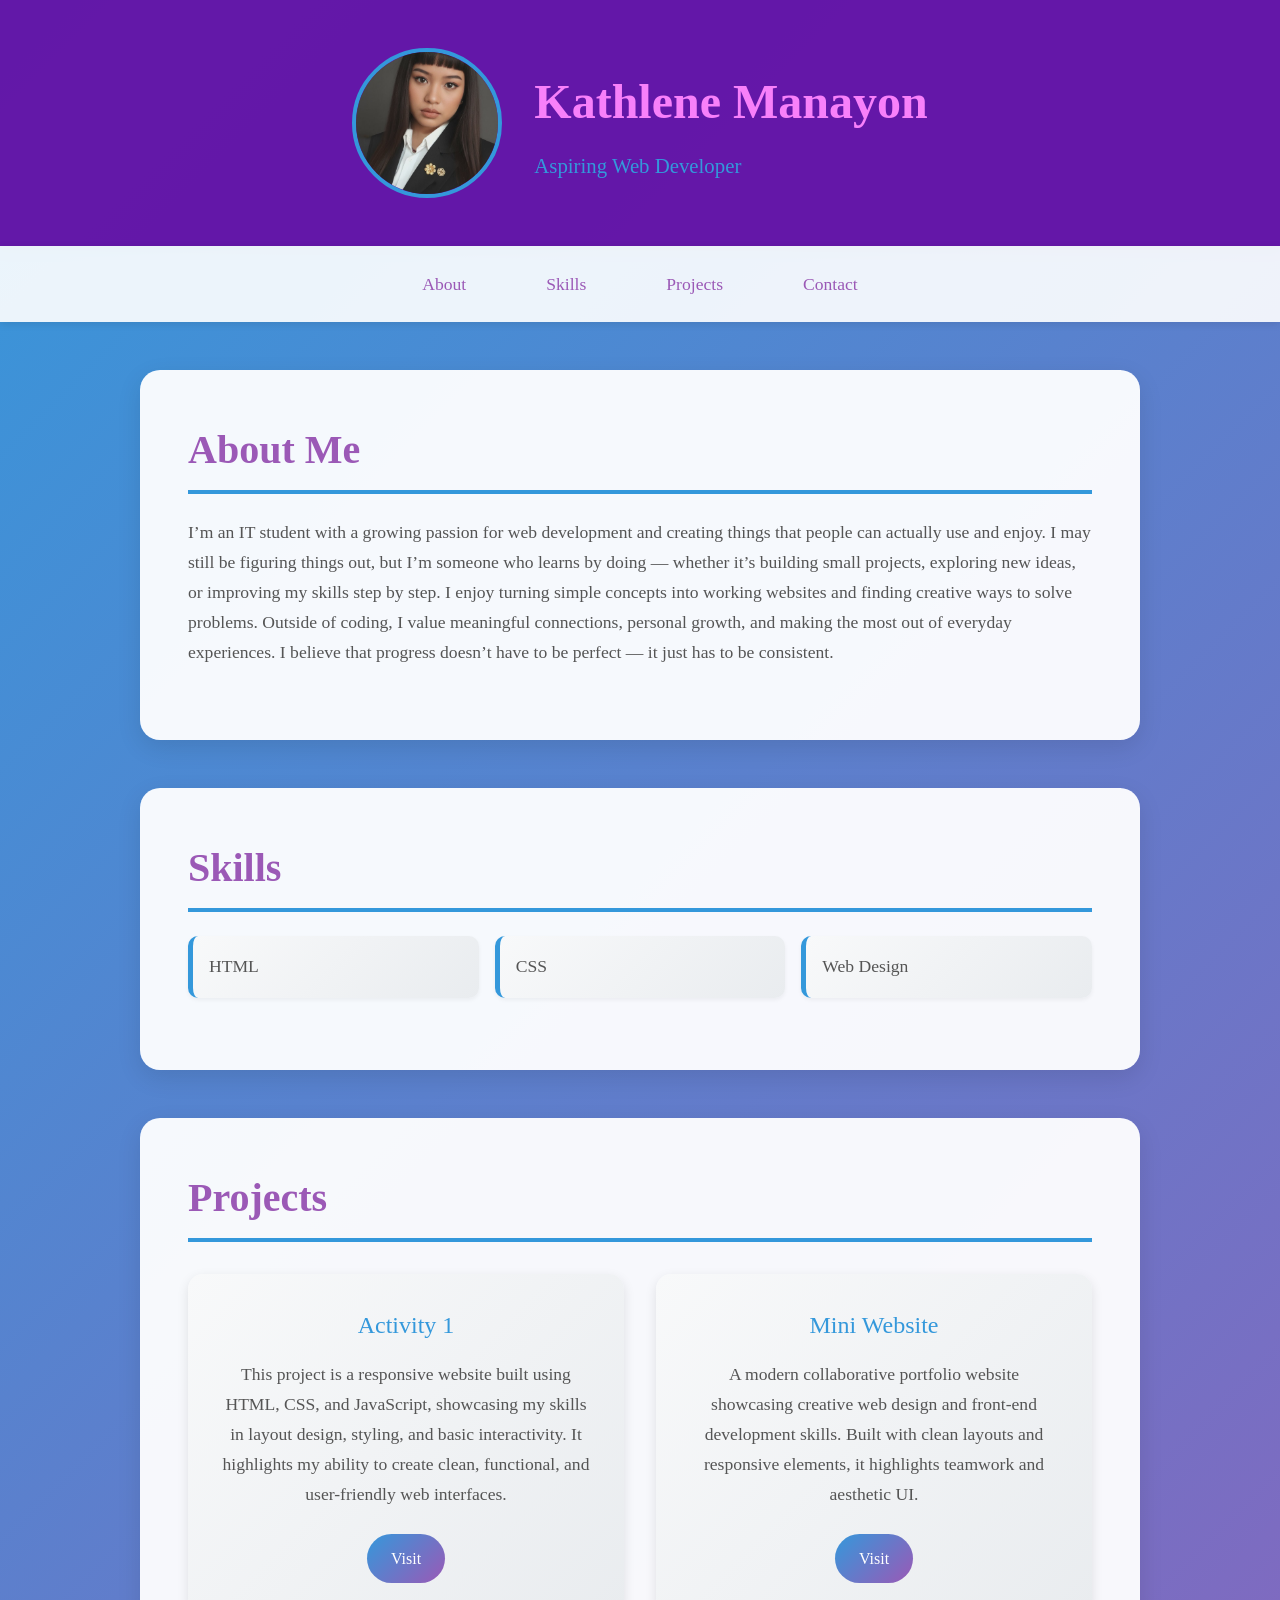
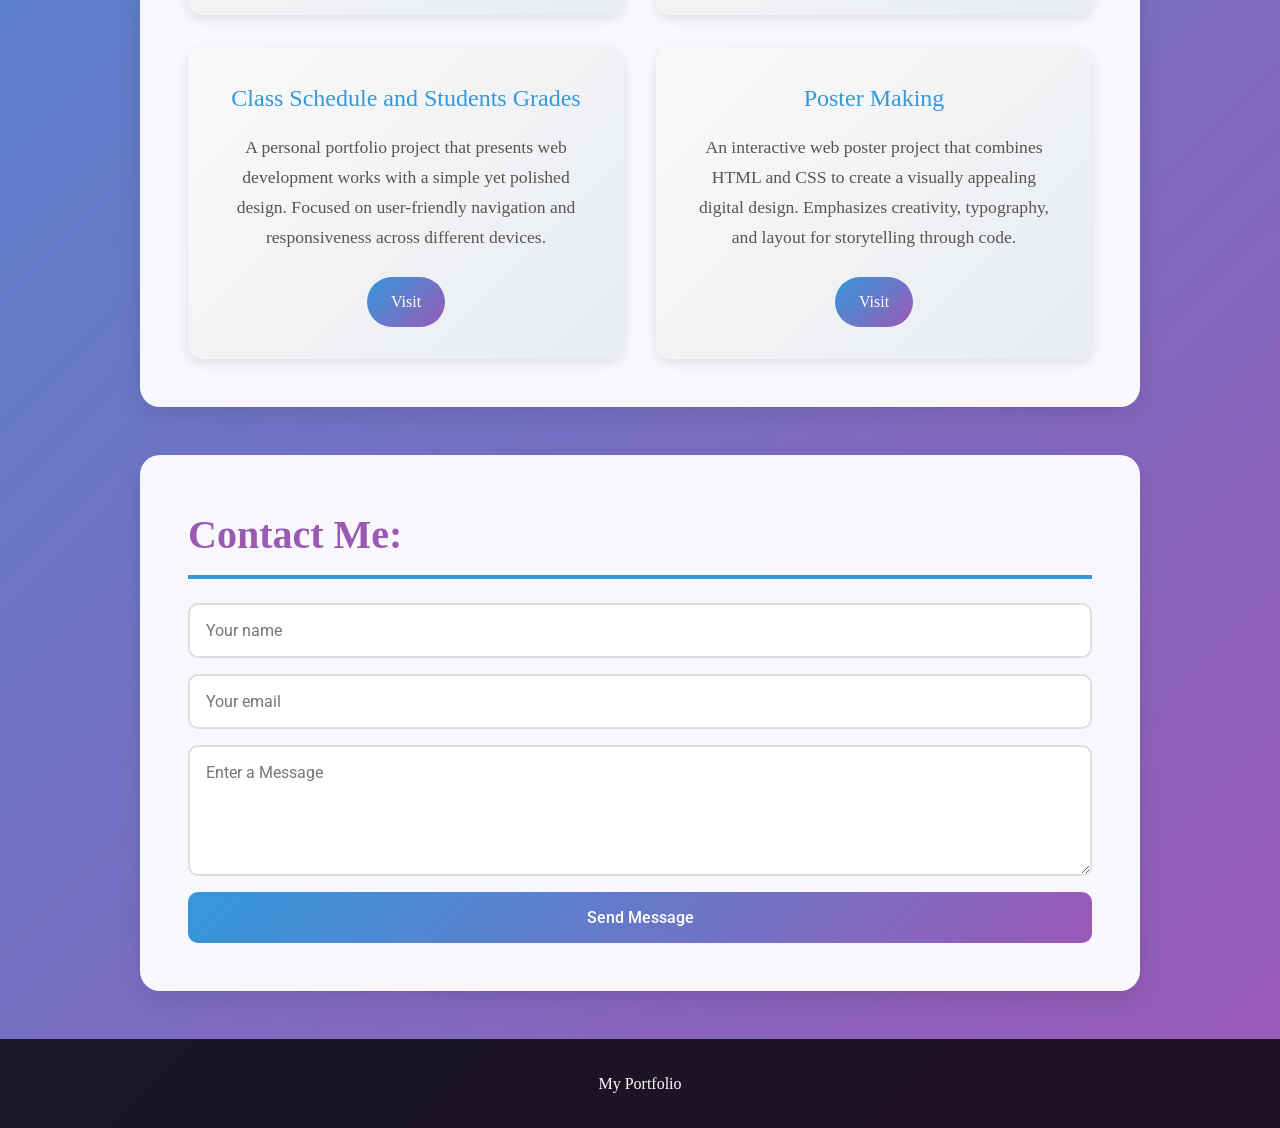
==== index.html @ 59b0b5cf "Add files via upload" ====
<!DOCTYPE html>
<html lang="en">
<head>
<meta charset="UTF-8">
<link rel="stylesheet" href="style.css">
<link href="https://fonts.googleapis.com/css2?family=Roboto:wght@300;400;500;700&display=swap" rel="stylesheet">
<meta name="viewport" content="width=device-width, initial-scale=1.0">
<title>My Portfolio</title>
</head> 
<body> 
    <!-- Header--> 
    <header class="slide-in-left"> 
        <img src="pic1.jpg" alt="Profile Image" class="profile-img float">
        <div class="header-text">
            <h1> Kathlene Manayon </h1> 
            <p> Aspiring Web Developer</p>
        </div>
    </header>
    
    <!-- Navigation -->
    <nav> 
        <button class="hamburger" aria-label="Toggle navigation menu">
            <span></span>
            <span></span>
            <span></span>
        </button>
        <a href="#about">About</a> 
        <a href="#skills">Skills</a> 
        <a href="#projects">Projects</a> 
        <a href="#contact">Contact</a>
    </nav>
    
    <!-- About --> 
    <section id="about" class="fade-in-up" style="animation-delay: 0.5s;"> 
        <h2>About Me</h2 > 
        <p> I’m an IT student with a growing passion for web development and creating things that people can actually use and enjoy. I may still be figuring things out, but I’m someone who learns by doing — whether it’s building small projects, exploring new ideas, or improving my skills step by step. I enjoy turning simple concepts into working websites and finding creative ways to solve problems. Outside of coding, I value meaningful connections, personal growth, and making the most out of everyday experiences. I believe that progress doesn’t have to be perfect — it just has to be consistent.
        </p> 
    </section>
    
    <!-- Skills -->
    <section id="skills" class="fade-in-up" style="animation-delay: 1s;"> 
        <h2>Skills</h2> 
        <ul> 
            <li>HTML</li> 
            <li>CSS</li> 
            <li>Web Design</li> 
        </ul> 
    </section>
    
    <!-- Project --> 
    <section id="projects">
        <h2>Projects</h2> 
        <div class="projects-container">
            <div class="project-card">
                <h3>Activity 1</h3> 
                <p>This project is a responsive website built using HTML, CSS, and JavaScript, showcasing my skills in layout design, styling, and basic interactivity. It highlights my ability to create clean, functional, and user-friendly web interfaces.</p>
                <a href="activity 1.html" class="visit-btn">Visit</a>
            </div>
            <div class="project-card">
                <h3>Mini Website</h3> 
                <p>A modern collaborative portfolio website showcasing creative web design and front-end development skills. Built with clean layouts and responsive elements, it highlights teamwork and aesthetic UI.</p>
                <a href="home.html" class="visit-btn">Visit</a>
            </div>
            <div class="project-card">
                <h3>Class Schedule and Students Grades</h3> 
                <p>A personal portfolio project that presents web development works with a simple yet polished design. Focused on user-friendly navigation and responsiveness across different devices.</p>
                <a href="class schedule.html" class="visit-btn">Visit</a>
            </div>
            <div class="project-card">
                <h3>Poster Making</h3> 
                <p>An interactive web poster project that combines HTML and CSS to create a visually appealing digital design. Emphasizes creativity, typography, and layout for storytelling through code.</p>
                <a href="poster making.html" class="visit-btn">Visit</a>
        </div>
    </section> 
    
    <!-- Contact --> 
    <section id="contact"> 
        <h2>Contact Me:</h2> 
        <form> 
            <input type="text" placeholder="Your name" required> 
            <input type="email" placeholder="Your email" required> 
            <textarea rows="5" placeholder="Enter a Message"></textarea>
            <input type="submit" value="Send Message">
            </form> 
    </section>
    
    <footer> 
        <p> My Portfolio</p> 
    </footer>
    
    <script>
        const hamburger = document.querySelector('.hamburger');
        const nav = document.querySelector('nav');
        
        hamburger.addEventListener('click', () => {
            nav.classList.toggle('active');
            hamburger.classList.toggle('active');
        });
    </script>
    
    </body>
    </html>
---- style.css ----
/* Reset and base styles */
* {
    margin: 0;
    padding: 0;
    box-sizing: border-box;
}

html {
    scroll-behavior: smooth;
}

body {
    font-family: 'Impact', fantasy;
    line-height: 1.6;
    color: #333;
    background: linear-gradient(135deg, #3498db 0%, #9b59b6 100%);
    min-height: 100vh;
    padding: 0;
    margin: 0;
}

header {
    background: rgba(102, 17, 166, 0.95);
    padding: 3rem 2rem;
    text-align: center;
    box-shadow: 0 4px 12px rgba(0, 0, 0, 0.15);
    border-radius: 0 0 0px 0px;
    display: flex;
    align-items: center;
    justify-content: center;
    gap: 2rem;
}

.profile-img {
    width: 150px;
    height: 150px;
    border-radius: 50%;
    object-fit: cover;
    border: 4px solid #3498db;
    transition: transform 0.3s ease, box-shadow 0.3s ease;
}

.profile-img:hover {
    transform: scale(1.1);
    box-shadow: 0 8px 16px rgba(52, 152, 219, 0.4);
}

.header-text {
    text-align: left;
}

header h1 {
    font-size: 3rem;
    color: #f880fa;
    margin-bottom: 0.5rem;
    font-weight: 700;
}

header p {
    font-size: 1.3rem;
    color: #3498db;
    font-weight: 500;
}

nav {
    background: rgba(255, 255, 255, 0.9);
    padding: 1rem 2rem;
    position: sticky;
    top: 0;
    z-index: 100;
    box-shadow: 0 2px 8px rgba(0, 0, 0, 0.1);
    display: flex;
    justify-content: center;
    align-items: center;
}

nav a {
    color: #9b59b6;
    text-decoration: none;
    margin: 0 1.5rem;
    font-weight: 500;
    font-size: 1.1rem;
    transition: all 0.3s ease;
    padding: 0.5rem 1rem;
    border-radius: 25px;
}

nav a:hover {
    color: #fff;
    background: #3498db;
    transform: translateY(-2px);
}

.hamburger {
    display: none;
    flex-direction: column;
    background: none;
    border: none;
    cursor: pointer;
    padding: 0.5rem;
    margin-right: auto;
}

.hamburger span {
    width: 25px;
    height: 3px;
    background: #9b59b6;
    margin: 3px 0;
    transition: 0.3s;
}

.hamburger.active span:nth-child(1) {
    transform: rotate(-45deg) translate(-5px, 6px);
}

.hamburger.active span:nth-child(2) {
    opacity: 0;
}

.hamburger.active span:nth-child(3) {
    transform: rotate(45deg) translate(-5px, -6px);
}

section {
    max-width: 1000px;
    margin: 3rem auto;
    padding: 3rem;
    background: rgba(255, 255, 255, 0.95);
    border-radius: 20px;
    box-shadow: 0 8px 24px rgba(0, 0, 0, 0.1);
    margin-bottom: 3rem;
}

section h2 {
    color: #9b59b6;
    border-bottom: 4px solid #3498db;
    padding-bottom: 0.5rem;
    margin-bottom: 1.5rem;
    font-size: 2.5rem;
    font-weight: 700;
}

section h3 {
    color: #3498db;
    margin-bottom: 1rem;
    font-size: 1.8rem;
    font-weight: 500;
}

section p, section ul {
    margin-bottom: 1.5rem;
    color: #555;
    font-size: 1.1rem;
    line-height: 1.7;
}

section ul {
    list-style-type: none;
    padding-left: 0;
    display: grid;
    grid-template-columns: repeat(auto-fit, minmax(200px, 1fr));
    gap: 1rem;
}

section li {
    background: linear-gradient(135deg, #f8f9fa 0%, #e9ecef 100%);
    margin: 0;
    padding: 1rem;
    border-left: 5px solid #3498db;
    border-radius: 10px;
    box-shadow: 0 2px 4px rgba(0, 0, 0, 0.05);
    transition: transform 0.3s ease;
}

section li:hover {
    transform: translateY(-5px);
}

/* Form styling */
form {
    display: flex;
    flex-direction: column;
    gap: 1rem;
}

input, textarea {
    padding: 1rem;
    border: 2px solid #ddd;
    border-radius: 10px;
    font-family: 'Roboto', sans-serif;
    font-size: 1rem;
    transition: border-color 0.3s ease;
}

input:focus, textarea:focus {
    outline: none;
    border-color: #3498db;
}

input[type="submit"] {
    background: linear-gradient(135deg, #3498db 0%, #9b59b6 100%);
    color: white;
    border: none;
    cursor: pointer;
    font-weight: 500;
    transition: transform 0.3s ease;
}

input[type="submit"]:hover {
    transform: translateY(-2px);
    box-shadow: 0 4px 12px rgba(155, 89, 182, 0.3);
}

footer {
    background: rgba(0, 0, 0, 0.8);
    color: white;
    text-align: center;
    padding: 2rem;
    margin-top: 3rem;
}

/* Project cards */
.projects-container {
    display: grid;
    grid-template-columns: repeat(auto-fit, minmax(300px, 1fr));
    gap: 2rem;
    margin-top: 2rem;
}

.project-card {
    background: linear-gradient(135deg, #f8f9fa 0%, #e9ecef 100%);
    padding: 2rem;
    border-radius: 15px;
    box-shadow: 0 4px 12px rgba(0, 0, 0, 0.1);
    transition: transform 0.3s ease, box-shadow 0.3s ease;
    text-align: center;
}

.project-card:hover {
    transform: translateY(-10px);
    box-shadow: 0 8px 24px rgba(0, 0, 0, 0.15);
}

.project-card h3 {
    color: #3498db;
    margin-bottom: 1rem;
    font-size: 1.5rem;
}

.project-card p {
    margin-bottom: 1.5rem;
    color: #555;
}

.visit-btn {
    display: inline-block;
    background: linear-gradient(135deg, #3498db 0%, #9b59b6 100%);
    color: white;
    padding: 0.75rem 1.5rem;
    text-decoration: none;
    border-radius: 25px;
    font-weight: 500;
    transition: transform 0.3s ease, box-shadow 0.3s ease;
}

.visit-btn:hover {
    transform: translateY(-2px);
    box-shadow: 0 4px 12px rgba(52, 152, 219, 0.3);
}

/* Animations */
@keyframes fadeInUp {
    from {
        opacity: 0;
        transform: translateY(50px);
    }
    to {
        opacity: 1;
        transform: translateY(0);
    }
}

@keyframes slideInLeft {
    from {
        opacity: 0;
        transform: translateX(-50px);
    }
    to {
        opacity: 1;
        transform: translateX(0);
    }
}

@keyframes float {
    0%, 100% {
        transform: translateY(0);
    }
    50% {
        transform: translateY(-10px);
    }
}

.fade-in-up {
    opacity: 0;
    animation: fadeInUp 1s ease-out forwards;
}

.slide-in-left {
    opacity: 0;
    animation: slideInLeft 1s ease-out forwards;
}

.float {
    animation: float 3s ease-in-out infinite;
}

/* Responsive design */
@media (max-width: 768px) {
    header {
        flex-direction: column;
        gap: 1rem;
    }

    .profile-img {
        width: 100px;
        height: 100px;
    }

    nav {
        flex-direction: column;
        padding: 0.5rem 1rem;
    }

    nav a {
        display: none;
        margin: 0.5rem 0;
        width: 100%;
        text-align: center;
    }

    .hamburger {
        display: flex;
    }

    nav.active a {
        display: block;
    }

    section {
        margin: 2rem 1rem;
        padding: 2rem 1.5rem;
    }

    section h2 {
        font-size: 2rem;
    }

    section ul {
        grid-template-columns: 1fr;
    }
}

@media (max-width: 480px) {
    header {
        padding: 2rem 1rem;
    }

    header h1 {
        font-size: 2rem;
    }

    section {
        margin: 1rem 0.5rem;
        padding: 1.5rem 1rem;
    }

    section h2 {
        font-size: 1.8rem;
    }

    form {
        gap: 0.8rem;
    }

    input, textarea {
        padding: 0.8rem;
    }
}
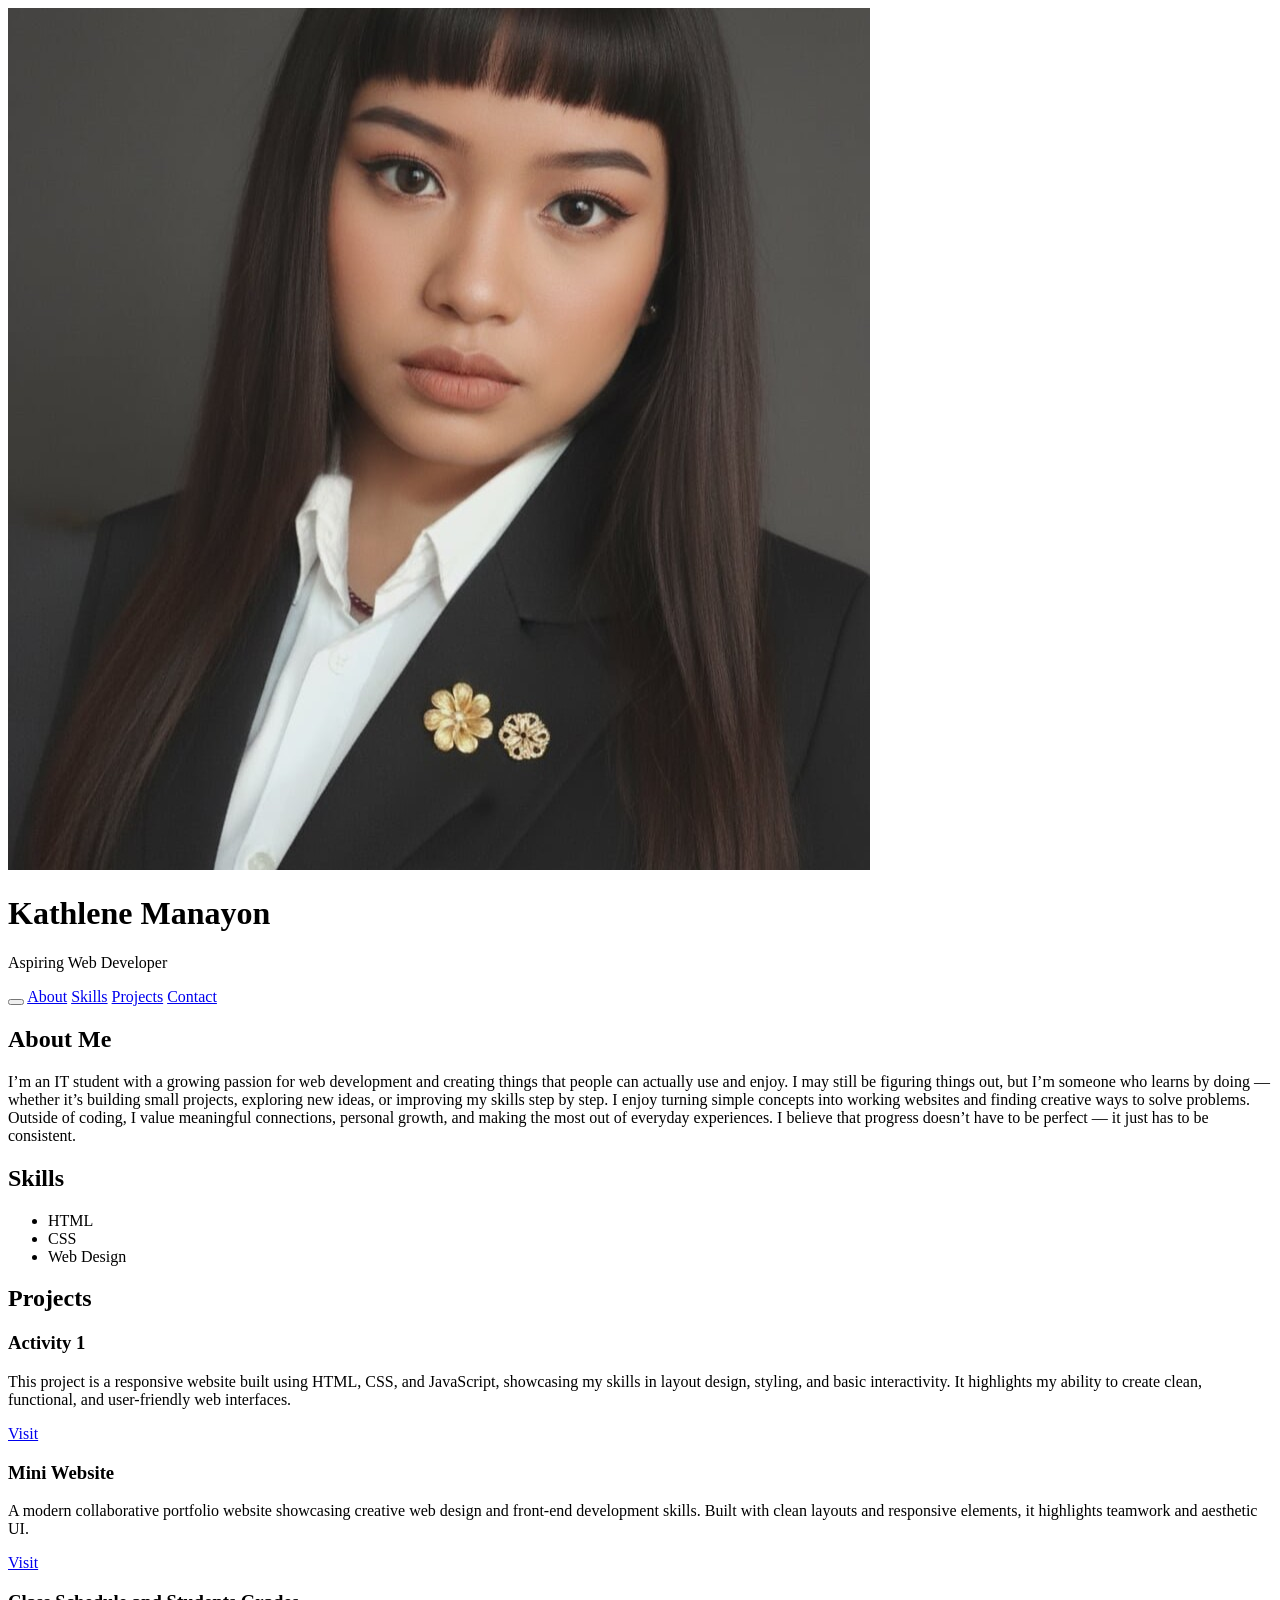
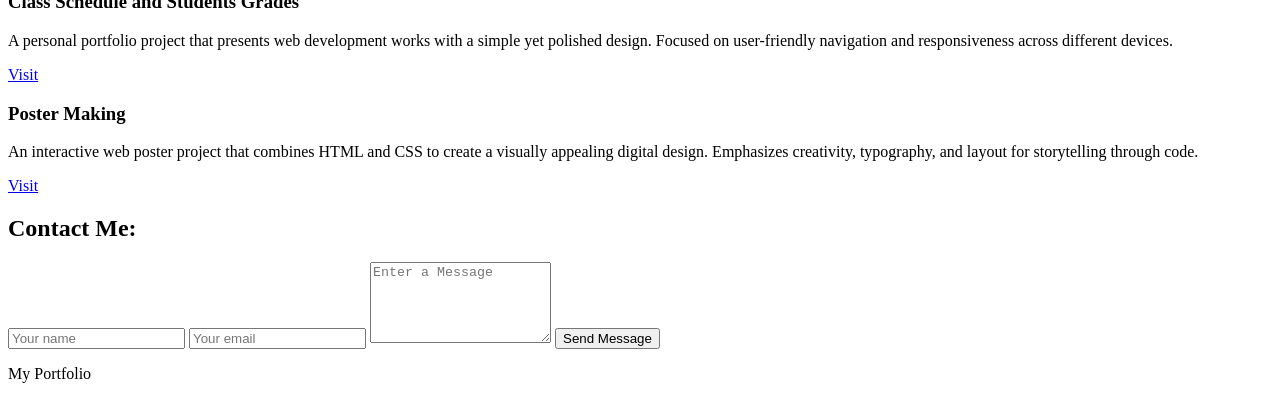
==== commit 70b3a58f: "Fix file paths in index.html Updated the file paths for the stylesheet and images." ====
--- a/index.html
+++ b/index.html
@@ -2,7 +2,7 @@
 <html lang="en">
 <head>
 <meta charset="UTF-8">
-<link rel="stylesheet" href="style.css">
+<link rel="stylesheet" href="assets/style.css">
 <link href="https://fonts.googleapis.com/css2?family=Roboto:wght@300;400;500;700&display=swap" rel="stylesheet">
 <meta name="viewport" content="width=device-width, initial-scale=1.0">
 <title>My Portfolio</title>
@@ -99,4 +99,4 @@
     </script>
     
     </body>
-    </html>+    </html>
